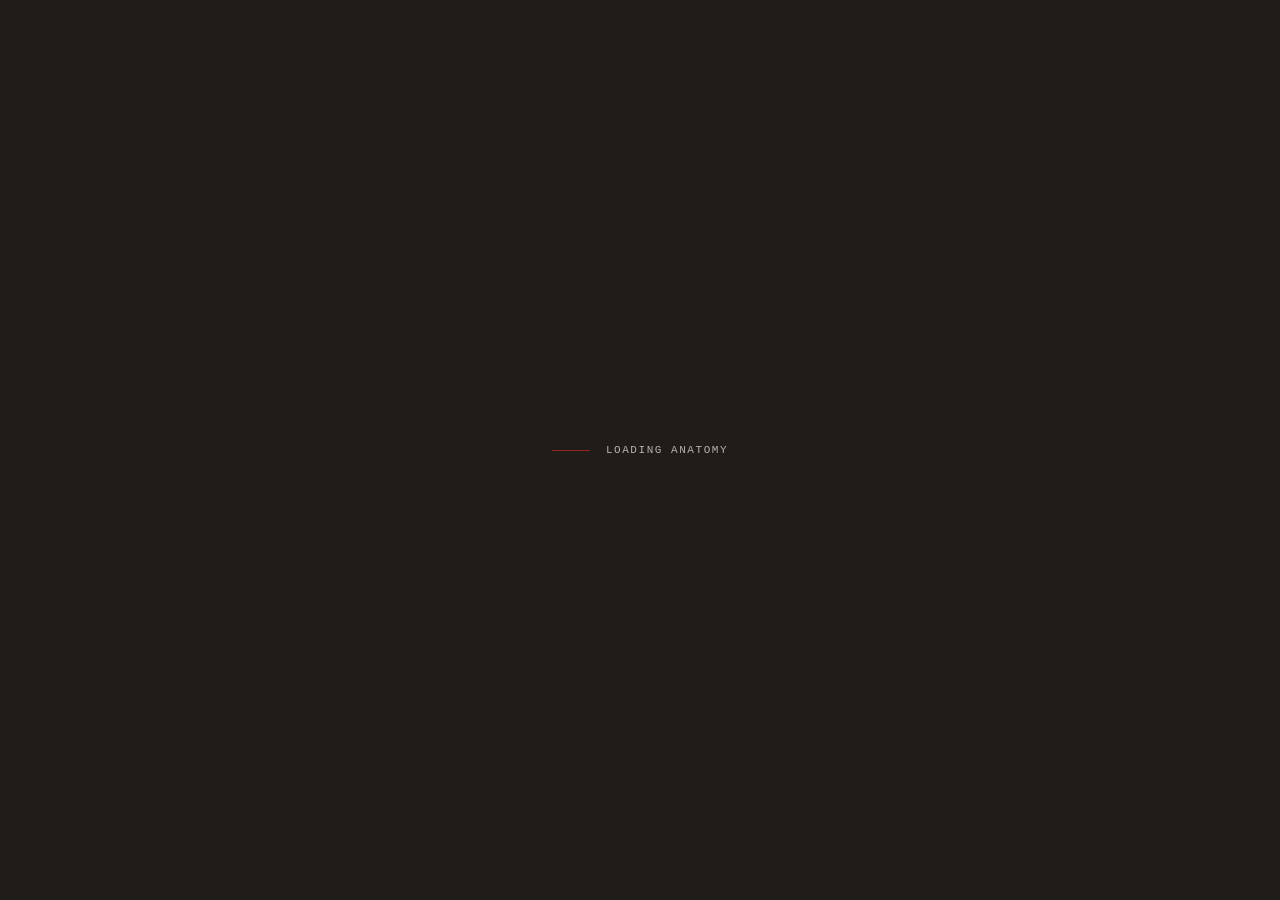
==== index.html @ a6bb4e2d "Phase 1: landing screen and explore view Dark close-up landing with DRAG THE FACE, camera zoom out w" ====
<!doctype html>
<html lang="en">
<head>
  <meta charset="utf-8">
  <meta name="viewport" content="width=device-width,initial-scale=1,viewport-fit=cover">
  <meta name="theme-color" content="#1f1c1a">
  <title>Muscle Model Viewer</title>
  <link rel="preload" href="fonts/BarlowCondensed-Bold.ttf" as="font" type="font/ttf" crossorigin>
  <link rel="stylesheet" href="styles.css">
  <script type="importmap">{"imports":{"three":"./vendor/three.module.js","three/addons/":"./vendor/"}}</script>
</head>
<body>
  <main id="stage" data-phase="loading">
    <div id="drag-title" aria-hidden="true">DRAG THE FACE</div>
    <div id="muscle-name" aria-hidden="true">
      <div class="name-layer"><div class="name-main"></div><div class="name-part"></div></div>
      <div class="name-layer"><div class="name-main"></div><div class="name-part"></div></div>
    </div>
    <canvas id="c" tabindex="0" aria-label="Interactive anatomy. Grab the face and pull to peel the skin and reveal the muscles, or use Explore muscles. After revealing, drag left or right to rotate and scroll to zoom."></canvas>
    <div class="edge top">
      <div class="identity"><h1>Muscle model</h1><p>ANATOMY / IN MOTION</p></div>
      <button id="skin" type="button" disabled>Explore muscles</button>
    </div>
    <div id="modesty" hidden aria-hidden="true"></div>
    <div class="edge bottom">
      <span class="step" id="step">01 / REVEAL</span>
      <div id="instruction" aria-live="polite">Grab the face and pull</div>
      <span class="gesture" id="gesture">GRAB THE FACE · PULL</span>
    </div>
    <div id="tension" aria-hidden="true"><span></span></div>
    <div id="load" role="status"><span class="loading-line"></span><span id="load-text">Loading anatomy</span></div>
    <div id="announcement" class="sr-only" aria-live="polite" aria-atomic="true"></div>
  </main>
  <script type="module" src="app.js"></script>
</body>
</html>
---- styles.css ----
@font-face{font-family:Barlow Condensed;src:url('fonts/BarlowCondensed-Bold.ttf') format('truetype');font-weight:700;font-style:normal;font-display:swap}
:root{color-scheme:light;--paper:#fff;--ink:#28292a;--muted:#81817e;--red:#93251e;--mono:ui-monospace,SFMono-Regular,Consolas,"Liberation Mono",monospace}
*{box-sizing:border-box}
html,body{width:100%;height:100%;margin:0}
body{background:var(--paper);color:var(--ink);overflow:hidden;font-family:var(--mono)}
button,canvas{-webkit-tap-highlight-color:transparent}
[hidden]{display:none!important}
/* Landing is dark; once the skin peels the page turns to a light warm grey. */
#stage{--ui-ink:#ece6df;--ui-muted:#8f8780;--ui-line:#4b4540;--ui-soft:#b9b1a9;
  isolation:isolate;position:relative;width:100%;height:100%;height:100svh;overflow:hidden;touch-action:none;
  background:#1f1c1a;color:var(--ui-ink);transition:background-color 1.6s ease,color 1.2s ease}
#stage[data-phase=revealing],#stage[data-phase=explore]{--ui-ink:#f2eee8;--ui-muted:#c2bdb5;--ui-line:#8d8983;--ui-soft:#ebe6df;background:#4a4846}
/* soft glow behind the body so the model stands out from the grey */
#stage::before{content:"";position:absolute;inset:0;z-index:0;pointer-events:none;opacity:0;transition:opacity 1.8s ease;
  background:radial-gradient(ellipse 30% 52% at 50% 50%,rgba(176,170,160,.85) 0%,rgba(130,126,119,.55) 38%,rgba(74,72,70,0) 72%)}
#stage[data-phase=revealing]::before,#stage[data-phase=explore]::before{opacity:1}
#drag-title{position:absolute;left:0;right:0;top:var(--drag-y,18%);z-index:1;transform:translateY(-50%);pointer-events:none;user-select:none;
  font-family:"Barlow Condensed","Arial Narrow",Impact,sans-serif;font-weight:700;text-transform:uppercase;text-align:center;white-space:nowrap;
  font-size:var(--drag-size,200px);line-height:.84;letter-spacing:-.012em;color:#4a423c;transition:opacity .9s ease,transform 1.4s cubic-bezier(.2,.65,.2,1)}
#drag-title.gone{opacity:0;transform:translateY(-50%) scale(1.08)}
#instruction.nudge{color:#f0b48b}
#stage[data-phase=revealing] #instruction,#stage[data-phase=explore] #instruction{background:rgba(34,33,31,.6);color:#f2eee8}
#stage[data-phase=explore] .name-main{color:#a19c93}
#stage[data-phase=explore] .name-part{color:#f2eee8}
#c{position:absolute;inset:0;z-index:2;display:block;width:100%;height:100%;outline:none;cursor:grab;touch-action:none}
#c:focus-visible{outline:1px solid #9b9b97;outline-offset:-8px}
#muscle-name{position:absolute;inset:0;z-index:1;pointer-events:none;user-select:none;overflow:hidden}
.name-layer{position:absolute;left:0;right:0;top:var(--name-y,18%);display:grid;justify-content:center;padding:0 3vw;opacity:0;transform:translate3d(0,calc(-50% + 10px),0);transition:opacity .42s ease,transform .6s cubic-bezier(.2,.65,.2,1)}
.name-layer.visible{opacity:1;transform:translate3d(0,-50%,0)}
.name-main{grid-area:1/1;font-family:"Barlow Condensed","Arial Narrow",Impact,sans-serif;font-weight:700;text-transform:uppercase;text-align:center;font-size:var(--name-size,180px);letter-spacing:-.012em;line-height:.84;color:#d2cfc8;white-space:pre-line}
.name-part{grid-area:1/1;justify-self:end;align-self:end;transform:translate(calc(100% + 18px),-.9em);white-space:nowrap;min-height:1em;font:500 12px/1.2 var(--mono);text-transform:uppercase;letter-spacing:.24em;color:#9d9a93}
.edge{position:absolute;z-index:4;left:0;right:0;padding-inline:clamp(22px,3.2vw,52px);pointer-events:none}
.top{top:max(26px,env(safe-area-inset-top));display:flex;align-items:flex-start;justify-content:space-between;gap:20px}
h1{margin:0;font:400 clamp(24px,2.4vw,34px)/1.08 Georgia,"Times New Roman",serif;letter-spacing:-.045em;color:var(--ui-ink)}
.identity p{margin:9px 0 0;color:var(--ui-muted);font-size:10px;letter-spacing:.17em;line-height:1.4}
button{pointer-events:auto;cursor:pointer;appearance:none;color:var(--ui-ink);background:none;border:0;border-bottom:1px solid var(--ui-line);padding:8px 0 9px;font:400 11px/1.2 var(--mono);letter-spacing:.015em;transition:color .2s,border-color .2s}
button:hover{color:var(--red);border-color:var(--red)}
button:focus-visible{outline:2px solid var(--red);outline-offset:6px}
button:disabled{opacity:.35;cursor:wait}
.bottom{bottom:max(28px,env(safe-area-inset-bottom));display:grid;grid-template-columns:1fr auto 1fr;align-items:center;gap:20px;color:var(--muted);font-size:10px;letter-spacing:.12em;line-height:1.5;color:var(--ui-muted)}
.gesture{text-align:right}
#instruction{padding:7px 14px;border-radius:2px;background:rgba(24,21,19,.62);backdrop-filter:blur(6px);-webkit-backdrop-filter:blur(6px);color:#ddd5cd;font:400 12px/1.5 var(--mono);letter-spacing:.025em;text-align:center;transition:opacity .25s}
.step{display:inline-flex;align-items:center;gap:10px}
.step:before{content:"";height:1px;width:22px;background:var(--ui-line)}
#modesty{position:absolute;z-index:3;pointer-events:none;backdrop-filter:blur(13px);-webkit-backdrop-filter:blur(13px);background:rgba(198,155,122,.13);border-radius:30%;mask-image:radial-gradient(ellipse,#000 65%,transparent 76%);-webkit-mask-image:radial-gradient(ellipse,#000 65%,transparent 76%)}
#tension{position:absolute;left:0;top:0;width:42px;height:42px;margin:-21px;z-index:5;pointer-events:none;opacity:0;transition:opacity .18s;border:1px solid rgba(70,59,47,.15);border-radius:50%}
#tension.active{opacity:.7}
#tension span{position:absolute;inset:-1px;border-radius:50%;background:conic-gradient(from -90deg,#8e7560 calc(var(--pull,0)*1turn),transparent 0);mask:radial-gradient(farthest-side,transparent calc(100% - 1.5px),#000 0);-webkit-mask:radial-gradient(farthest-side,transparent calc(100% - 1.5px),#000 0)}
#load{position:absolute;inset:0;z-index:8;display:flex;align-items:center;justify-content:center;gap:16px;background:#1f1c1a;color:#b9b1a9;font:400 11px var(--mono);letter-spacing:.14em;text-transform:uppercase}
.loading-line{height:1px;width:38px;background:var(--red);transform-origin:left;animation:loading 1.2s ease-in-out infinite alternate}
@keyframes loading{to{transform:scaleX(.25);opacity:.3}}
.sr-only{position:absolute;width:1px;height:1px;padding:0;margin:-1px;overflow:hidden;clip:rect(0,0,0,0);white-space:nowrap;border:0}
@media(max-width:600px){.top{top:max(22px,env(safe-area-inset-top))}.identity p{font-size:9px;letter-spacing:.1em}button{font-size:10px}.bottom{bottom:max(23px,env(safe-area-inset-bottom));grid-template-columns:1fr;gap:8px}.step{justify-content:center;font-size:9px}.step:before{width:14px}.gesture{display:none}.name-part{font-size:10px;letter-spacing:.15em}}
@media(prefers-reduced-motion:reduce){.name-layer{transform:none;transition:opacity .12s}.loading-line{animation:none}}

.name-layer.part-below .name-part{grid-area:2/1;justify-self:center;transform:none;margin-top:14px}
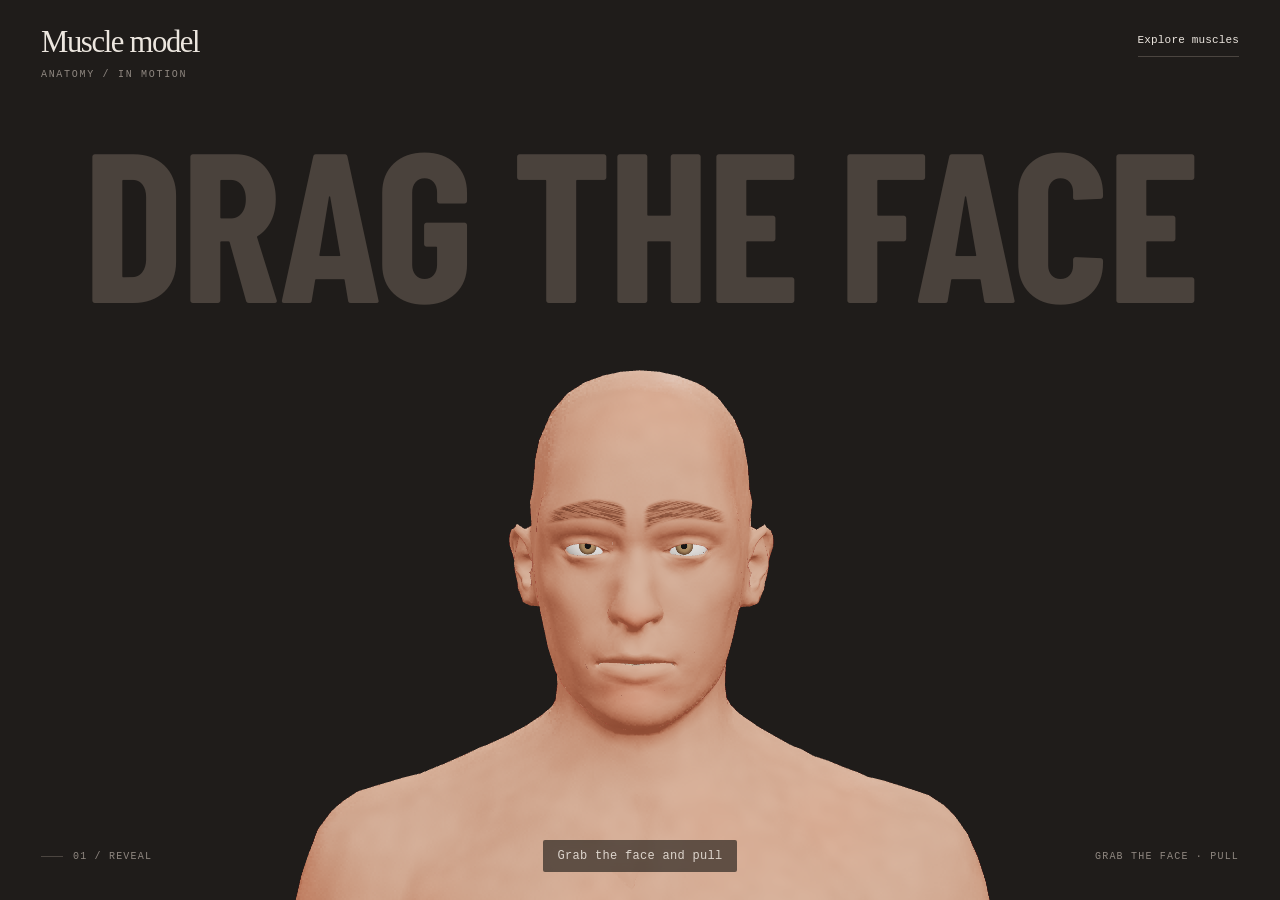
==== commit 95d821c7: "feat(exercise): replace lats pull up with FlowHMR chin up - Colab notebook and guide to run FlowHMR " ====
--- a/index.html
+++ b/index.html
@@ -25,8 +25,27 @@
     <div class="edge bottom">
       <span class="step" id="step">01 / REVEAL</span>
       <div id="instruction" aria-live="polite">Grab the face and pull</div>
+      <div id="ex-controls" hidden>
+        <button id="ex-pause" type="button">Pause</button><button id="ex-slow" type="button">Slow motion</button><button id="ex-xray" type="button">X-ray: off</button>
+        <div class="rep" aria-hidden="true"><div id="ex-bar"></div></div>
+      </div>
       <span class="gesture" id="gesture">GRAB THE FACE · PULL</span>
     </div>
+    <button id="watch" type="button" hidden><span class="play" aria-hidden="true"></span>Watch the exercise<span id="watch-name"></span></button>
+    <aside id="ex-panel" hidden>
+      <p class="kicker">Now playing</p>
+      <h2 id="ex-title"></h2>
+      <p class="kicker">Working</p>
+      <ol id="ex-working"></ol>
+      <p id="ex-credit"></p>
+    </aside>
+    <aside id="xray-panel" hidden>
+      <p class="kicker">Muscle length now vs rest</p>
+      <div class="key"><span class="k-short">shorter</span><span class="k-long">longer</span><span class="k-work">working</span></div>
+      <ul id="xray-rows"></ul>
+      <p class="note">Each muscle is a line through 3 points stuck to bones: origin, middle, insertion. Hover a row to find its line.</p>
+    </aside>
+    <div id="veil" aria-hidden="true"></div>
     <div id="tension" aria-hidden="true"><span></span></div>
     <div id="load" role="status"><span class="loading-line"></span><span id="load-text">Loading anatomy</span></div>
     <div id="announcement" class="sr-only" aria-live="polite" aria-atomic="true"></div>
--- a/styles.css
+++ b/styles.css
@@ -7,7 +7,7 @@
 [hidden]{display:none!important}
 /* Landing is dark; once the skin peels the page turns to a light warm grey. */
 #stage{--ui-ink:#ece6df;--ui-muted:#8f8780;--ui-line:#4b4540;--ui-soft:#b9b1a9;
-  isolation:isolate;position:relative;width:100%;height:100%;height:100svh;overflow:hidden;touch-action:none;
+  isolation:isolate;position:relative;width:100%;height:100%;height:100svh;overflow:hidden;overflow:clip;touch-action:none;
   background:#1f1c1a;color:var(--ui-ink);transition:background-color 1.6s ease,color 1.2s ease}
 #stage[data-phase=revealing],#stage[data-phase=explore]{--ui-ink:#f2eee8;--ui-muted:#c2bdb5;--ui-line:#8d8983;--ui-soft:#ebe6df;background:#4a4846}
 /* soft glow behind the body so the model stands out from the grey */
@@ -54,3 +54,49 @@
 @media(prefers-reduced-motion:reduce){.name-layer{transform:none;transition:opacity .12s}.loading-line{animation:none}}
 
 .name-layer.part-below .name-part{grid-area:2/1;justify-self:center;transform:none;margin-top:14px}
+
+/* ---- Exercise mode */
+:root{--teal:#33d1c1}
+#watch{position:absolute;z-index:5;left:50%;bottom:calc(max(28px,env(safe-area-inset-bottom)) + 56px);transform:translateX(-50%);display:flex;align-items:center;gap:12px;
+  padding:12px 20px 12px 16px;border:0;border-radius:2px;background:var(--teal);color:#0f2725;font:500 12px/1 var(--mono);letter-spacing:.06em;text-transform:uppercase;
+  box-shadow:0 10px 30px rgba(20,40,38,.28);animation:watch-in .35s cubic-bezier(.2,.65,.2,1)}
+#watch:hover{color:#0f2725;background:#5fe0d3}
+#watch:focus-visible{outline:2px solid var(--teal);outline-offset:4px}
+#watch .play{width:0;height:0;border-left:8px solid currentColor;border-top:5px solid transparent;border-bottom:5px solid transparent}
+#watch-name{padding-left:12px;border-left:1px solid rgba(15,39,37,.3);text-transform:none;letter-spacing:.02em;font-weight:400}
+@keyframes watch-in{from{opacity:0;transform:translate(-50%,8px)}}
+#ex-panel{position:absolute;z-index:4;left:clamp(22px,3.2vw,52px);bottom:calc(max(28px,env(safe-area-inset-bottom)) + 64px);width:min(260px,40vw);
+  color:var(--ui-ink);animation:panel-in .5s .5s cubic-bezier(.2,.65,.2,1) both}
+@keyframes panel-in{from{opacity:0;transform:translateY(10px)}}
+#ex-panel .kicker{margin:0 0 8px;font-size:10px;letter-spacing:.17em;text-transform:uppercase;color:var(--ui-muted)}
+#ex-panel h2{margin:0 0 22px;font:400 clamp(24px,2.2vw,30px)/1.08 Georgia,"Times New Roman",serif;letter-spacing:-.04em}
+#ex-working{list-style:none;margin:0 0 18px;padding:0;font-size:11px;letter-spacing:.03em}
+#ex-working li{display:flex;align-items:center;gap:12px;padding:6px 0;border-bottom:1px solid rgba(255,255,255,.12)}
+#ex-working span{flex:none;width:34px;height:2px;background:linear-gradient(90deg,var(--teal) calc(var(--w)*100%),rgba(255,255,255,.18) 0)}
+#ex-credit{margin:0;font-size:9px;line-height:1.5;letter-spacing:.04em;color:var(--ui-muted)}
+#ex-credit:empty{display:none}
+#veil{position:absolute;inset:0;z-index:6;pointer-events:none;background:#4a4846;opacity:0;transition:opacity .3s ease}
+#veil.on{opacity:1}
+#stage[data-mode=exercise] .name-main{color:#a19c93}
+#stage[data-mode=exercise] #instruction{display:none}
+#ex-controls{grid-column:2;grid-row:1;display:flex;align-items:center;gap:22px;pointer-events:auto}
+#ex-controls .rep{width:clamp(80px,12vw,200px);height:1px;background:rgba(255,255,255,.2);position:relative}
+#ex-bar{position:absolute;inset:0;background:var(--teal);transform-origin:left;transform:scaleX(0)}
+#xray-panel{position:absolute;z-index:4;right:clamp(22px,3.2vw,52px);top:96px;width:300px;padding:14px 16px;border-radius:2px;
+  background:rgba(40,38,36,.72);backdrop-filter:blur(6px);-webkit-backdrop-filter:blur(6px);color:var(--ui-ink);font-size:11px;letter-spacing:.03em}
+#xray-panel .kicker{margin:0 0 8px;font-size:10px;letter-spacing:.17em;text-transform:uppercase;color:var(--ui-muted)}
+#xray-panel .key{display:flex;gap:14px;margin-bottom:8px;color:var(--ui-muted);font-size:10px}
+#xray-panel .key span::before{content:"";display:inline-block;width:8px;height:8px;border-radius:50%;margin-right:5px;vertical-align:-1px}
+#xray-panel .k-short::before{background:#ff5b3a}#xray-panel .k-long::before{background:#5aa9ff}#xray-panel .k-work::before{background:var(--teal)}
+#xray-rows{list-style:none;margin:0;padding:0}
+#xray-rows li{display:grid;grid-template-columns:1fr 70px 52px;gap:8px;padding:5px 4px;cursor:default;border-bottom:1px solid rgba(255,255,255,.07)}
+#xray-rows li.focus{background:rgba(255,255,255,.08)}
+#xray-rows li.work .n::after{content:" \25CF";color:var(--teal);font-size:8px;vertical-align:1px}
+#xray-rows .n{white-space:nowrap;overflow:hidden;text-overflow:ellipsis}
+#xray-rows .b{align-self:center;height:3px;background:rgba(255,255,255,.1);position:relative}
+#xray-rows .b i{position:absolute;inset:0;transform-origin:left;transform:scaleX(var(--w))}
+#xray-rows .short .b i{background:#ff5b3a}#xray-rows .long .b i{background:#5aa9ff}
+#xray-rows .v{text-align:right;font-variant-numeric:tabular-nums}
+#xray-rows .empty{display:block;color:var(--ui-muted)}
+#xray-panel .note{margin:10px 0 0;color:var(--ui-muted);font-size:10px;line-height:1.5}
+#stage[data-xray] .name-layer{opacity:.25}
